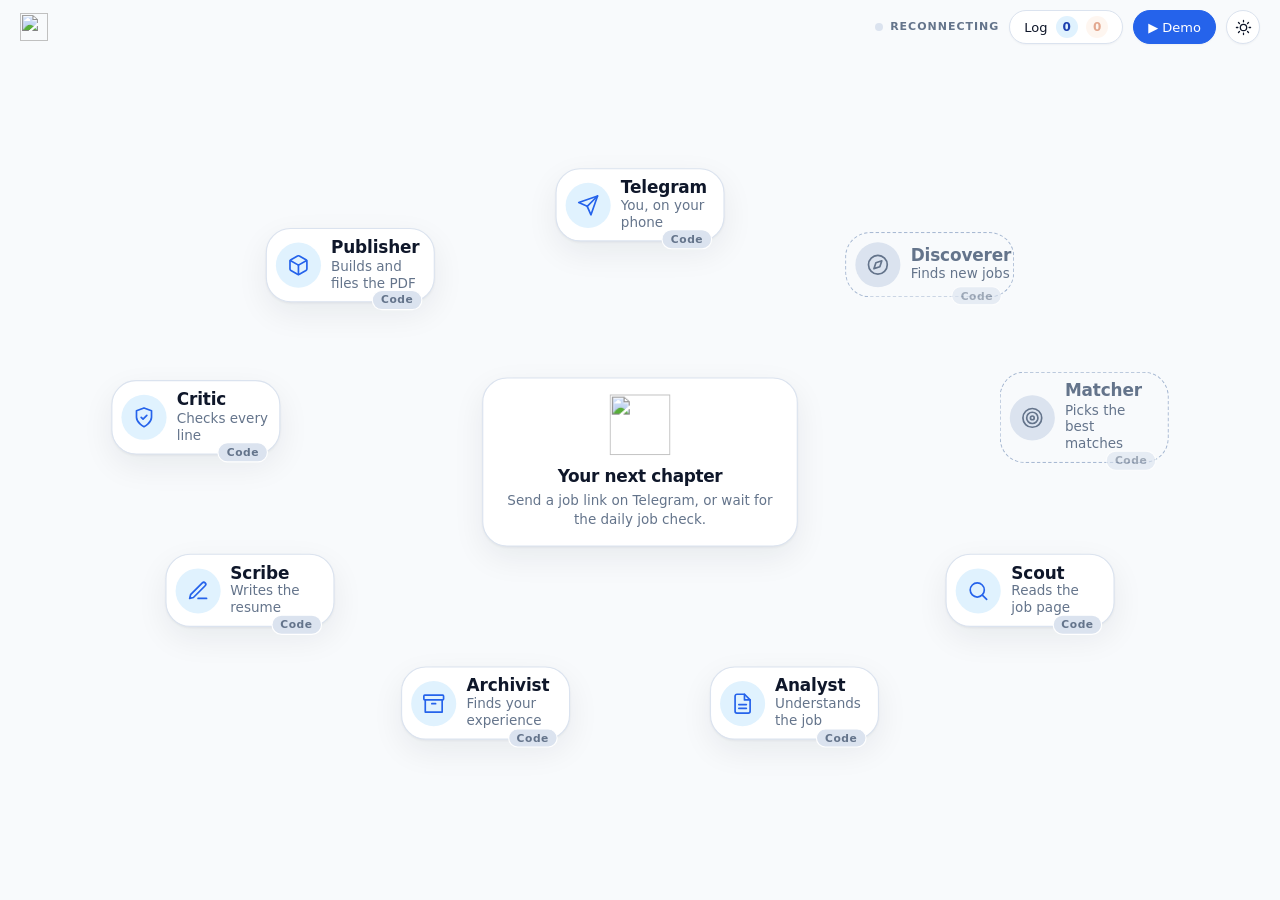
==== bot/dashboard/static/index.html @ ea42d608 "AI helpers for Scout, Discoverer and Matcher; seamless dashboard; dormant overnight agents; AI/Code " ====
<!doctype html>
<html lang="en" data-theme="light">
<head>
<meta charset="utf-8">
<meta name="viewport" content="width=device-width, initial-scale=1">
<title>Internify Live</title>
<link rel="icon" href="/assets/brand/logo-mark.svg" type="image/svg+xml">
<style>
@font-face { font-family: "Inter"; font-weight: 400; font-display: swap; src: url(/assets/fonts/inter-latin-400-normal.woff2) format("woff2"); }
@font-face { font-family: "Inter"; font-weight: 500; font-display: swap; src: url(/assets/fonts/inter-latin-500-normal.woff2) format("woff2"); }
@font-face { font-family: "Inter"; font-weight: 600; font-display: swap; src: url(/assets/fonts/inter-latin-600-normal.woff2) format("woff2"); }
@font-face { font-family: "Inter"; font-weight: 700; font-display: swap; src: url(/assets/fonts/inter-latin-700-normal.woff2) format("woff2"); }

/* Internify brand tokens. Blue leads, coral signals action. Light first. */
:root {
  color-scheme: light;
  --canvas: #F8FAFC; --card: #FFFFFF; --ink: #0F172A; --muted: #64748B; --line: #DBE3EF;
  --blue: #2563EB; --indigo: #1E40AF; --sky: #E0F2FE; --coral: #F97316;
  --glow: rgba(37, 99, 235, .16); --glow-coral: rgba(249, 115, 22, .18);
  --edge: #A9BAD3;
  --shadow: 0 1px 2px rgba(15, 23, 42, .05), 0 10px 28px rgba(15, 23, 42, .07);
}
:root[data-theme="dark"] {
  color-scheme: dark;
  --canvas: #0F172A; --card: #16213A; --ink: #F8FAFC; --muted: #94A3B8; --line: #27344F;
  --sky: #12284B; --glow: rgba(96, 165, 250, .22); --edge: #3B4C6B;
  --shadow: 0 1px 2px rgba(0, 0, 0, .3), 0 10px 28px rgba(0, 0, 0, .35);
}
* { box-sizing: border-box; }
html, body { height: 100%; overflow: hidden; }
body {
  margin: 0; background: var(--canvas); color: var(--ink);
  font: 400 15px/1.45 Inter, ui-sans-serif, system-ui, -apple-system, "Segoe UI", Roboto, Helvetica, Arial, sans-serif;
  -webkit-font-smoothing: antialiased; display: flex; flex-direction: column;
}
.label { font-size: 11px; font-weight: 600; letter-spacing: .09em; text-transform: uppercase; }

/* ---------- top bar ---------- */
.bar { flex: none; display: flex; align-items: center; gap: 10px; padding: 10px 20px; }
.brand { display: flex; align-items: center; gap: 10px; text-decoration: none; color: var(--ink); }
.brand img { width: 28px; height: 28px; display: block; }
.wordmark { width: 100px; height: 26px; background: var(--ink); -webkit-mask: url(/assets/brand/wordmark.svg) no-repeat left center / contain; mask: url(/assets/brand/wordmark.svg) no-repeat left center / contain; }
.spacer { flex: 1; }
.live { display: inline-flex; align-items: center; gap: 7px; color: var(--muted); }
.live i { width: 8px; height: 8px; border-radius: 50%; background: var(--line); display: inline-block; }
.live.on { color: var(--indigo); } :root[data-theme="dark"] .live.on { color: #93C5FD; }
.live.on i { background: var(--blue); animation: ping 1.8s infinite; }
@keyframes ping { 0% { box-shadow: 0 0 0 0 rgba(37, 99, 235, .45); } 80%, 100% { box-shadow: 0 0 0 8px rgba(37, 99, 235, 0); } }
.pill {
  display: inline-flex; align-items: center; gap: 8px; height: 34px; padding: 0 14px; border-radius: 999px; cursor: pointer;
  border: 1px solid var(--line); background: var(--card); color: var(--ink); font: 500 13px/1 Inter, system-ui, sans-serif;
  box-shadow: 0 1px 2px rgba(15, 23, 42, .04); transition: border-color .15s, box-shadow .15s, transform .15s;
}
.pill:hover { border-color: var(--blue); box-shadow: 0 0 0 3px var(--glow); }
.pill:active { transform: translateY(1px); }
.pill.primary { background: var(--blue); border-color: var(--blue); color: #fff; }
.count { min-width: 22px; height: 22px; padding: 0 7px; border-radius: 999px; display: inline-grid; place-items: center; font-size: 12px; font-weight: 600; }
.count.ok { background: var(--sky); color: var(--indigo); } :root[data-theme="dark"] .count.ok { color: #93C5FD; }
.count.bad { background: rgba(249, 115, 22, .14); color: #C2410C; } :root[data-theme="dark"] .count.bad { color: #FDBA74; }
.count.bad.zero { opacity: .45; }
.iconbtn { width: 34px; padding: 0; justify-content: center; }
.iconbtn svg { width: 17px; height: 17px; stroke: currentColor; fill: none; stroke-width: 1.8; stroke-linecap: round; stroke-linejoin: round; }
.menu { position: relative; }
.menu-list { position: absolute; right: 0; top: 42px; z-index: 30; min-width: 220px; padding: 6px; border-radius: 16px; background: var(--card); border: 1px solid var(--line); box-shadow: var(--shadow); display: none; }
.menu-list.open { display: block; }
.menu-list button { display: block; width: 100%; text-align: left; border: 0; background: transparent; color: var(--ink); font: 500 14px/1.2 Inter, sans-serif; padding: 11px 12px; border-radius: 10px; cursor: pointer; }
.menu-list button:hover { background: var(--sky); }
.menu-list small { display: block; color: var(--muted); font-weight: 400; font-size: 12px; margin-top: 3px; }

/* ---------- the room ---------- */
.room { position: relative; flex: 1; min-height: 0; margin: 0 20px 12px; overflow: hidden; }
.stage { position: absolute; left: 0; top: 0; transform-origin: 0 0; }
.pbar { width: 100%; height: 5px; border-radius: 3px; background: var(--line); margin-top: 9px; overflow: hidden; }
.pbar i { display: block; height: 100%; width: 0; background: var(--blue); border-radius: 3px; transition: width .6s ease; }
.room svg.layer { z-index: 5; position: absolute; inset: 0; width: 100%; height: 100%; overflow: visible; pointer-events: none; }
.table { position: absolute; border-radius: 22px; background: var(--card); border: 1px solid var(--line); box-shadow: var(--shadow);
  display: grid; place-items: center; text-align: center; padding: 12px 14px; transform: translate(-50%, -50%); }
.table .inner { display: grid; gap: 4px; justify-items: center; max-width: 100%; }
.table .mark { width: 54px; height: 54px; }
.table h2 { margin: 6px 0 0; font-size: 17px; font-weight: 700; letter-spacing: -.02em; line-height: 1.2; }
.table .sub { margin: 0; color: var(--muted); font-size: 13px; }
.table .lbl { color: var(--blue); }
.table .role { font-size: 18px; font-weight: 700; letter-spacing: -.02em; line-height: 1.2; }
.table .company { font-size: 14px; font-weight: 500; color: var(--muted); }
.table .step { margin-top: 6px; font-size: 12px; color: var(--muted); }
.chips { display: flex; flex-wrap: wrap; gap: 5px; justify-content: center; margin-top: 6px; max-width: 230px; }
.chip { font-size: 11.5px; font-weight: 600; padding: 3px 9px; border-radius: 999px; background: var(--sky); color: var(--indigo); }
:root[data-theme="dark"] .chip { color: #BFDBFE; }
.chip.coral { background: rgba(249, 115, 22, .14); color: #C2410C; } :root[data-theme="dark"] .chip.coral { color: #FDBA74; }
.table.problem .lbl { color: var(--coral); }
.table.small .role { font-size: 15px; } .table.small .company { font-size: 12.5px; } .table.small h2 { font-size: 15px; } .table.small .sub, .table.small .step { font-size: 12px; }

.actor {
  position: absolute; display: flex; align-items: center; gap: 9px; padding: 8px 10px 8px 8px; border-radius: 22px; background: var(--card);
  border: 1px solid var(--line); box-shadow: var(--shadow); transform: translate(-50%, -50%); transition: border-color .25s, box-shadow .25s, transform .25s;
}
.actor .av { position: relative; flex: none; width: 40px; height: 40px; border-radius: 50%; display: grid; place-items: center; background: var(--sky); color: var(--blue); transition: background .25s, color .25s; }
:root[data-theme="dark"] .actor .av { color: #93C5FD; }
.actor .av svg { width: 20px; height: 20px; stroke: currentColor; fill: none; stroke-width: 1.8; stroke-linecap: round; stroke-linejoin: round; }
.actor .nm { font-size: 15px; font-weight: 650; letter-spacing: -.01em; line-height: 1.15; }
.actor .rl { font-size: 12px; color: var(--muted); line-height: 1.25; }
.actor .bdg { position: absolute; right: -4px; top: -4px; width: 19px; height: 19px; border-radius: 50%; display: none; place-items: center; font-size: 11px; font-weight: 700; color: #fff; border: 2px solid var(--card); }
.actor.working { border-color: var(--blue); box-shadow: 0 0 0 5px var(--glow), var(--shadow); transform: translate(-50%, -50%) scale(1.04); }
.actor.working .av { background: var(--blue); color: #fff; animation: breathe 1.6s ease-in-out infinite; }
.actor.done .bdg { display: grid; background: var(--blue); }
.actor.asking { border-color: var(--coral); box-shadow: 0 0 0 5px var(--glow-coral), var(--shadow); transform: translate(-50%, -50%) scale(1.04); }
.actor.asking .av { background: var(--coral); color: #fff; animation: breathe 1.2s ease-in-out infinite; }
.actor.asking .bdg { display: grid; background: var(--coral); }
.actor.fail { border-color: rgba(249, 115, 22, .65); }
.actor.fail .bdg { display: grid; background: var(--coral); }
.actor.recv { animation: recv .75s ease-out; }
.actor.dormant { background: transparent; border: 1.5px dashed var(--edge); box-shadow: none; transform: translate(-50%, -50%); }
.actor.dormant .av { background: var(--line); color: var(--muted); animation: none; }
.actor.dormant .nm, .actor.dormant .rl { color: var(--muted); }
.actor.dormant .bdg { display: none; }
.room.compact .actor.dormant { border: 0; } .room.compact .actor.dormant .av { background: transparent; border: 1.5px dashed var(--edge); box-shadow: none; }
.actor .ai { position: absolute; right: 10px; bottom: -8px; padding: 1px 7px; border-radius: 999px; font-size: 9.5px; font-weight: 700; letter-spacing: .05em; background: var(--sky); color: var(--indigo); border: 1px solid var(--card); }
:root[data-theme="dark"] .actor .ai { color: #BFDBFE; }
.actor .ai.code { background: var(--line); color: var(--muted); } .actor.dormant .ai { opacity: .6; }
.room.compact .actor .ai { right: auto; left: 50%; transform: translateX(-50%); bottom: 12px; display: none; }
@keyframes breathe { 50% { transform: scale(1.07); } }
@keyframes recv { 0% { box-shadow: 0 0 0 0 var(--glow); } 40% { box-shadow: 0 0 0 10px var(--glow); } 100% { box-shadow: var(--shadow); } }
.room.compact .actor { flex-direction: column; gap: 5px; padding: 0; border: 0; background: transparent; box-shadow: none; border-radius: 0; text-align: center; }
.room.compact .actor .rl { display: none; }
.room.compact .actor .av { width: 48px; height: 48px; border: 1px solid var(--line); box-shadow: var(--shadow); }
.room.compact .actor .nm { font-size: 11.5px; font-weight: 600; }
.room.compact .actor.recv { animation: none; } .room.compact .actor.recv .av { animation: recv .75s ease-out; }
.room.compact .actor.working, .room.compact .actor.asking { box-shadow: none; transform: translate(-50%, -50%) scale(1.06); }
.room.compact .actor.working .av { box-shadow: 0 0 0 5px var(--glow); border-color: var(--blue); }
.room.compact .actor.asking .av { box-shadow: 0 0 0 5px var(--glow-coral); border-color: var(--coral); }
.room.compact .actor.fail .av { border-color: var(--coral); }
.room.compact .table { padding: 6%; } .room.compact .table .role { font-size: 15px; } .room.compact .table .company { font-size: 12.5px; }
.room.compact .table h2 { font-size: 14px; } .room.compact .table .sub, .room.compact .table .step { font-size: 11.5px; } .room.compact .table .mark { width: 42px; height: 42px; }

.callout { position: absolute; z-index: 6; width: 244px; padding: 11px 14px 12px; border-radius: 16px; background: var(--card); border: 1px solid var(--line);
  box-shadow: var(--shadow); opacity: 0; transform: translateY(4px); transition: opacity .25s, transform .25s; pointer-events: none; }
.callout.show { opacity: 1; transform: none; }
.callout .who { color: var(--blue); margin-bottom: 3px; }
.callout .say { font-size: 14px; font-weight: 500; line-height: 1.4; }
.callout.coral { border-color: var(--coral); box-shadow: 0 0 0 4px var(--glow-coral), var(--shadow); } .callout.coral .who { color: var(--coral); }
.callout::after { content: ""; position: absolute; left: var(--tail, 50%); width: 12px; height: 12px; background: var(--card); border: 1px solid var(--line); transform: translateX(-50%) rotate(45deg); }
.callout.below::after { top: -7px; border-right: 0; border-bottom: 0; }
.callout.above::after { bottom: -7px; border-left: 0; border-top: 0; }
.callout.left::after { left: auto; right: -7px; top: var(--ttop, 50%); transform: translateY(-50%) rotate(45deg); border-left: 0; border-bottom: 0; }
.callout.coral::after { border-color: var(--coral); }
.room.compact .callout { z-index: 9; padding: 9px 12px; } .room.compact .callout .say { font-size: 13px; }
.callout.dock::after { display: none; }

/* arrows and documents */
.edge { fill: none; stroke: var(--edge); stroke-width: 1.6; stroke-dasharray: 5 6; transition: stroke .4s; }
.edge.hot { stroke: var(--blue); stroke-dasharray: none; stroke-width: 2.4; }
.edge.ask { stroke: var(--coral); }
.edge.ask.hot { stroke: var(--coral); }
.edgecount { font: 600 11px Inter, sans-serif; fill: var(--muted); text-anchor: middle; }
.ring-guide { fill: none; stroke: var(--line); stroke-width: 1; stroke-dasharray: 2 7; opacity: .9; }
.progress { fill: none; stroke: var(--blue); stroke-width: 3; stroke-linecap: round; transition: stroke-dashoffset .6s ease; }
.progress-bg { fill: none; stroke: var(--line); stroke-width: 3; opacity: .6; }
.pk-label { font: 600 11.5px Inter, sans-serif; }

/* ---------- the log ---------- */
.scrim { position: fixed; inset: 0; background: rgba(15, 23, 42, .28); opacity: 0; pointer-events: none; transition: opacity .25s; z-index: 40; }
.scrim.open { opacity: 1; pointer-events: auto; }
.drawer { position: fixed; top: 12px; right: 12px; bottom: 12px; width: min(440px, calc(100vw - 24px)); z-index: 50; display: flex; flex-direction: column;
  background: var(--card); border: 1px solid var(--line); border-radius: 24px; box-shadow: 0 20px 60px rgba(15, 23, 42, .25);
  transform: translateX(calc(100% + 24px)); transition: transform .3s cubic-bezier(.2, .8, .2, 1); }
.drawer.open { transform: none; }
.drawer:not(.open) { box-shadow: none; visibility: hidden; transition: transform .3s cubic-bezier(.2, .8, .2, 1), visibility 0s .3s; }
.dh { display: flex; align-items: center; justify-content: space-between; padding: 20px 22px 8px; }
.dh h3 { margin: 0; font-size: 22px; font-weight: 700; letter-spacing: -.03em; }
.dh .label { color: var(--muted); }
.tabs { display: flex; gap: 6px; padding: 8px 22px 12px; }
.tab { border: 1px solid var(--line); background: transparent; color: var(--muted); border-radius: 999px; padding: 7px 13px; font: 500 13px/1 Inter, sans-serif; cursor: pointer; display: inline-flex; gap: 7px; align-items: center; }
.tab.on { background: var(--ink); border-color: var(--ink); color: var(--card); }
.tab .count { height: 18px; min-width: 18px; font-size: 11px; }
.tab.on .count { background: rgba(255, 255, 255, .2); color: inherit; }
.rows { flex: 1; overflow: auto; padding: 2px 14px 12px; }
.row { display: grid; grid-template-columns: 22px 1fr; gap: 10px; padding: 10px 10px; border-radius: 14px; }
.row:hover { background: color-mix(in srgb, var(--sky) 55%, transparent); }
.row .st { width: 22px; height: 22px; border-radius: 50%; display: grid; place-items: center; font-size: 12px; font-weight: 700; color: #fff; margin-top: 1px; background: var(--edge); }
.row.ok .st { background: var(--blue); } .row.bad .st { background: var(--coral); }
.row .meta { display: flex; gap: 8px; align-items: baseline; color: var(--muted); font-size: 12px; }
.row .meta b { color: var(--ink); font-weight: 600; font-size: 13px; }
.row.bad .meta b { color: #C2410C; } :root[data-theme="dark"] .row.bad .meta b { color: #FDBA74; }
.row .txt { font-size: 14px; line-height: 1.4; margin-top: 1px; }
.row .why { margin-top: 6px; padding: 8px 10px; border-radius: 10px; background: rgba(249, 115, 22, .1); font-size: 13px; color: var(--ink); }
.empty { color: var(--muted); padding: 30px 18px; text-align: center; }
.df { display: flex; justify-content: space-between; align-items: center; padding: 12px 22px 18px; border-top: 1px solid var(--line); color: var(--muted); font-size: 13px; }
.df a { color: var(--blue); font-weight: 600; text-decoration: none; }
@media (prefers-reduced-motion: reduce) { * { animation: none !important; transition: none !important; } }
@media (max-width: 760px) {
  .bar { padding: 8px 12px; } .room { margin: 0 10px 10px; }
  .wordmark { width: 84px; } .live .t { display: none; } .pill { padding: 0 11px; }
}
</style>
</head>
<body>

<header class="bar">
  <a class="brand" href="/" title="Internify"><img src="/assets/brand/logo-mark.svg" alt=""><span class="wordmark" role="img" aria-label="Internify"></span></a>
  <span class="spacer"></span>
  <span class="live label" id="live"><i></i><span class="t" id="livetxt">Connecting</span></span>
  <button class="pill" id="logBtn" aria-haspopup="dialog">Log <span class="count ok" id="okN">0</span><span class="count bad zero" id="badN">0</span></button>
  <div class="menu">
    <button class="pill primary" id="demoBtn" aria-haspopup="menu">▶ Demo</button>
    <div class="menu-list" id="demoMenu" role="menu">
      <button data-s="normal" role="menuitem">A normal run<small>Read, match, write, check, send</small></button>
      <button data-s="blocked" role="menuitem">A blocked page<small>The Scout finds another way in</small></button>
      <button data-s="paste" role="menuitem">Nothing works<small>The Scout asks you to paste the text</small></button>
      <button data-s="scan" role="menuitem">The daily job check<small>New jobs found and matched overnight</small></button>
    </div>
  </div>
  <button class="pill iconbtn" id="themeBtn" aria-label="Switch light or dark">
    <svg viewBox="0 0 24 24" id="themeIcon"><circle cx="12" cy="12" r="4.5"/><path d="M12 2v2M12 20v2M4.9 4.9l1.4 1.4M17.7 17.7l1.4 1.4M2 12h2M20 12h2M4.9 19.1l1.4-1.4M17.7 6.3l1.4-1.4"/></svg>
  </button>
</header>

<main class="room" id="room" aria-label="Agents at work">
  <div class="stage" id="stage">
    <svg class="layer" id="layer"></svg>
    <div class="table" id="table"></div>
    <div id="actors"></div>
    <div class="callout" id="callout" role="status" aria-live="polite"><div class="who label"></div><div class="say"></div></div>
  </div>
</main>

<div class="scrim" id="scrim"></div>
<aside class="drawer" id="drawer" role="dialog" aria-label="Log" aria-hidden="true">
  <div class="dh"><div><div class="label">This job</div><h3>Log</h3></div><button class="pill iconbtn" id="closeLog" aria-label="Close log"><svg viewBox="0 0 24 24"><path d="M6 6l12 12M18 6L6 18"/></svg></button></div>
  <div class="tabs" id="tabs">
    <button class="tab on" data-f="all">All <span class="count ok" id="tAll">0</span></button>
    <button class="tab" data-f="ok">Successes <span class="count ok" id="tOk">0</span></button>
    <button class="tab" data-f="bad">Failures <span class="count bad" id="tBad">0</span></button>
  </div>
  <div class="rows" id="rows"></div>
  <div class="df"><span id="runinfo">Nothing yet</span><a id="dl" href="#" target="_blank" rel="noopener">Download details</a></div>
</aside>

<script>
(() => {
"use strict";
const $ = (s) => document.querySelector(s);
const NS = "http://www.w3.org/2000/svg";
const svg = (tag, attrs = {}) => { const e = document.createElementNS(NS, tag); for (const k in attrs) e.setAttribute(k, attrs[k]); return e; };
const html = (tag, cls, text) => { const e = document.createElement(tag); if (cls) e.className = cls; if (text != null) e.textContent = text; return e; };
const params = new URLSearchParams(location.search);
const REPLAY = params.get("replay"), SPEED = parseFloat(params.get("speed") || "1");
const REDUCED = matchMedia("(prefers-reduced-motion: reduce)").matches;

/* ------------------------------------------------------------ the nine seats around the table */
const ICONS = {
  you: '<line x1="22" y1="2" x2="11" y2="13"/><polygon points="22 2 15 22 11 13 2 9 22 2"/>',
  scout: '<circle cx="11" cy="11" r="7.5"/><line x1="21" y1="21" x2="16.4" y2="16.4"/>',
  analyst: '<path d="M14 2H6a2 2 0 0 0-2 2v16a2 2 0 0 0 2 2h12a2 2 0 0 0 2-2V8z"/><polyline points="14 2 14 8 20 8"/><line x1="16" y1="13" x2="8" y2="13"/><line x1="16" y1="17" x2="8" y2="17"/>',
  archivist: '<polyline points="21 8 21 21 3 21 3 8"/><rect x="1.5" y="3" width="21" height="5" rx="1"/><line x1="10" y1="12" x2="14" y2="12"/>',
  scribe: '<path d="M12 20h9"/><path d="M16.5 3.5a2.1 2.1 0 0 1 3 3L7 19l-4 1 1-4z"/>',
  critic: '<path d="M12 22s8-4 8-10V5l-8-3-8 3v7c0 6 8 10 8 10z"/><polyline points="9 12 11 14 15 10"/>',
  discoverer: '<circle cx="12" cy="12" r="10"/><polygon points="16.2 7.8 14.1 14.1 7.8 16.2 9.9 9.9 16.2 7.8"/>',
  matcher: '<circle cx="12" cy="12" r="10"/><circle cx="12" cy="12" r="6"/><circle cx="12" cy="12" r="2"/>',
  publisher: '<path d="M21 16V8a2 2 0 0 0-1-1.7l-7-4a2 2 0 0 0-2 0l-7 4A2 2 0 0 0 3 8v8a2 2 0 0 0 1 1.7l7 4a2 2 0 0 0 2 0l7-4A2 2 0 0 0 21 16z"/><polyline points="3.3 7 12 12 20.7 7"/><line x1="12" y1="22" x2="12" y2="12"/>',
};
const ACTORS = [
  { id: "you", name: "Telegram", role: "You, on your phone" },
  { id: "scout", name: "Scout", role: "Reads the job page" },
  { id: "analyst", name: "Analyst", role: "Understands the job" },
  { id: "archivist", name: "Archivist", role: "Finds your experience" },
  { id: "scribe", name: "Scribe", role: "Writes the resume" },
  { id: "critic", name: "Critic", role: "Checks every line" },
  { id: "publisher", name: "Publisher", role: "Builds and files the PDF" },
  { id: "discoverer", name: "Discoverer", role: "Finds new jobs" },
  { id: "matcher", name: "Matcher", role: "Picks the best matches" },
];
const RING = ["you", "discoverer", "matcher", "scout", "analyst", "archivist", "scribe", "critic", "publisher"];   // clockwise from the top
const PIPE = ["scout", "analyst", "archivist", "scribe", "critic", "publisher"], N = RING.length, IDX = Object.fromEntries(RING.map((id, i) => [id, i]));
const NAME = Object.fromEntries(ACTORS.map(a => [a.id, a.name]));
const room = $("#room"), stage = $("#stage"), layer = $("#layer"), tableEl = $("#table"), actorsEl = $("#actors"), callout = $("#callout");

/* ------------------------------------------------------------ what the page knows about the current run */
let S, animate = true;
function fresh(runId = null, ts = 0) {
  return { run: runId, t0: ts, url: "", actors: Object.fromEntries(ACTORS.map(a => [a.id, { state: "idle" }])), edges: {}, hot: null,
    scan: null, jobs: { i: 0, n: 0, done: 0, failed: 0 }, found: 0, kept: 0, top: null,
    log: [], ok: 0, bad: 0, job: {}, stack: 0, reqs: 0, facts: 0, covered: 0, missing: 0, scores: [], blocked: 0, lastUnsupported: 0, say: null, final: null, failed: null };
}
S = fresh();

/* ------------------------------------------------------------ layout */
const L = { W: 0, H: 0, cx: 0, cy: 0, cw: 0, ch: 0, compact: false, pos: {}, side: {} };
const SIDE = { you: "below", discoverer: "above", matcher: "above", scout: "below", analyst: "below", archivist: "below", scribe: "below", critic: "below", publisher: "above" };
function layout() {
  // The scene is drawn at one fixed size and scaled to fit the window, so nothing ever scrolls.
  const RW = room.clientWidth, RH = room.clientHeight, compact = RW < 760;
  const W = compact ? 400 : 1100, H = compact ? 840 : 660, k = Math.max(0.2, Math.min(RW / W, RH / H, 1.6));
  stage.style.width = W + "px"; stage.style.height = H + "px";
  stage.style.transform = `translate(${((RW - W * k) / 2).toFixed(1)}px, ${((RH - H * k) / 2).toFixed(1)}px) scale(${k.toFixed(4)})`;
  room.classList.toggle("compact", compact);
  const cw = compact ? 72 : 150, ch = compact ? 76 : 58;
  const cx = W / 2, cy = compact ? 415 : 322, rx = compact ? 150 : 400, ry = compact ? 300 : 228;
  Object.assign(L, { W, H, cx, cy, cw, ch, compact, pos: {}, side: SIDE });
  const at = deg => ({ x: cx + rx * Math.cos(deg * Math.PI / 180), y: cy + ry * Math.sin(deg * Math.PI / 180) });
  RING.forEach((id, i) => { const q = at(-90 + i * 360 / N); L.pos[id] = { x: q.x, y: q.y, w: cw, h: ch, rect: { x: q.x - cw / 2, y: q.y - ch / 2, w: cw, h: ch } }; });
  L.table = compact ? { x: cx, y: cy, w: 196, h: 150 } : { x: cx, y: cy, w: 280, h: 150 };
  layer.setAttribute("viewBox", `0 0 ${W} ${H}`);
  place();
}

/* ------------------------------------------------------------ build the seats once */
function buildActors() {
  ACTORS.forEach(a => {
    const d = html("div", "actor idle"); d.id = "a-" + a.id; d.setAttribute("aria-label", `${a.name}: ${a.role}`);
    d.innerHTML = `<div class="av"><svg viewBox="0 0 24 24">${ICONS[a.id]}</svg><span class="bdg"></span></div><div><div class="nm"></div><div class="rl"></div></div><span class="ai code">Code</span>`;
    d.querySelector(".nm").textContent = a.name; d.querySelector(".rl").textContent = a.role;
    actorsEl.appendChild(d);
  });
  syncDormant();
}
/* the two overnight agents are asleep (grey, dotted outline) unless a daily check is running; everyone else is always ready */
const OVERNIGHT = ["discoverer", "matcher"];
function syncDormant() { const on = !!(S.scan && !S.final && !S.failed); OVERNIGHT.forEach(id => { const d = $("#a-" + id); if (d) d.classList.toggle("dormant", !on); }); }
/* which AI model each agent uses (from the server), shown as a tag on the card and in what the agent says */
let MODELS = {};
function showModels() {
  ACTORS.forEach(a => { const t = $("#a-" + a.id + " .ai"); if (!t) return; const m = MODELS[a.id];
    t.textContent = m ? "AI" : "Code"; t.classList.toggle("code", !m); t.title = m ? "Uses " + m : "Plain code, no AI model"; });
}
fetch("/api/models").then(r => r.ok ? r.json() : {}).then(m => { MODELS = m || {}; showModels(); placeCallout(); }).catch(() => {});
function place() {
  ACTORS.forEach(a => { const d = $("#a-" + a.id), p = L.pos[a.id]; if (!p) return; d.style.left = p.x + "px"; d.style.top = p.y + "px"; d.style.width = L.compact ? "" : L.cw + "px"; });
  Object.assign(tableEl.style, { left: L.table.x + "px", top: L.table.y + "px", width: L.table.w + "px", height: L.table.h + "px" });
  drawBase(); drawEdges(); placeCallout();
}

/* ------------------------------------------------------------ geometry for arrows */
const lerp = (p, q, t) => ({ x: p.x + (q.x - p.x) * t, y: p.y + (q.y - p.y) * t });
const quad = (p0, c, p2, t) => { const u = 1 - t; return { x: u * u * p0.x + 2 * u * t * c.x + t * t * p2.x, y: u * u * p0.y + 2 * u * t * c.y + t * t * p2.y }; };
const inside = (p, r, pad) => p.x > r.x - pad && p.x < r.x + r.w + pad && p.y > r.y - pad && p.y < r.y + r.h + pad;
function edgeGeom(a, b) {
  const A = L.pos[a], B = L.pos[b], p0 = { x: A.x, y: A.y }, p2 = { x: B.x, y: B.y };
  const dx = p2.x - p0.x, dy = p2.y - p0.y, len = Math.hypot(dx, dy) || 1, nx = -dy / len, ny = dx / len;
  const mid = { x: (p0.x + p2.x) / 2, y: (p0.y + p2.y) / 2 };
  const fwd = (IDX[b] - IDX[a] + N) % N === 1, back = (IDX[a] - IDX[b] + N) % N === 1;
  let sign, bulge;
  if (fwd || back) {   // neighbours: hand-offs bow outward, answers coming back bow inward
    const out = Math.sign(nx * (mid.x - L.cx) + ny * (mid.y - L.cy)) || 1;
    sign = fwd ? out : -out; bulge = 0.2 * len;
  } else {             // across the ring: bow away from the card in the middle; the answer nests inside the question
    const cdx = a < b ? dx : -dx, cdy = a < b ? dy : -dy, cl = Math.hypot(cdx, cdy) || 1, cnx = -cdy / cl, cny = cdx / cl;
    const away = s => Math.hypot(mid.x + cnx * s * 40 - L.cx, mid.y + cny * s * 40 - L.cy);
    sign = (away(1) >= away(-1) ? 1 : -1) * (a < b ? 1 : -1); bulge = (a < b ? 0.3 : 0.18) * len;
  }
  const c = { x: mid.x + nx * bulge * sign, y: mid.y + ny * bulge * sign };
  let t0 = 0, t1 = 1;
  for (let i = 0; i <= 120; i++) { if (!inside(quad(p0, c, p2, i / 120), A.rect, 5)) { t0 = i / 120; break; } }
  for (let i = 120; i >= 0; i--) { if (!inside(quad(p0, c, p2, i / 120), B.rect, 7)) { t1 = i / 120; break; } }
  const q0 = lerp(p0, c, t1), e = quad(p0, c, p2, t1), sc = t1 > 0 ? t0 / t1 : 0;
  return { p0: quad(p0, c, p2, t0), c: lerp(q0, e, sc), p2: e };
}
const pathD = g => `M${g.p0.x.toFixed(1)},${g.p0.y.toFixed(1)} Q${g.c.x.toFixed(1)},${g.c.y.toFixed(1)} ${g.p2.x.toFixed(1)},${g.p2.y.toFixed(1)}`;

/* ------------------------------------------------------------ drawing: table, progress ring, arrows */
function drawBase() {
  layer.innerHTML = "";
  const defs = svg("defs");
  [["m", "#A9BAD3"], ["b", "#2563EB"], ["c", "#F97316"]].forEach(([id, col]) => {
    const m = svg("marker", { id: "ar-" + id, viewBox: "0 0 10 10", refX: 8.5, refY: 5, markerWidth: 8, markerHeight: 8, orient: "auto" });
    m.appendChild(svg("path", { d: "M0,1 L9,5 L0,9 z", fill: col })); defs.appendChild(m);
  });
  layer.appendChild(defs);
  layer.appendChild(svg("g", { id: "edges" }));
  layer.appendChild(svg("g", { id: "packets" }));
}
function setProgress() {
  const bar = tableEl.querySelector(".pbar i"); if (!bar) return;
  const frac = S.final ? 1 : S.scan ? (S.jobs.n ? (S.jobs.done + S.jobs.failed) / S.jobs.n : 0) : PIPE.filter(id => S.actors[id].state === "done").length / PIPE.length;
  bar.style.width = Math.round(frac * 100) + "%";
}
function drawEdges() {
  const g = $("#edges"); if (!g) return; g.innerHTML = "";
  for (const key in S.edges) {
    const [a, b] = key.split(">"), e = S.edges[key], geo = edgeGeom(a, b), hot = S.hot === key;
    const tone = e.tone === "ask" ? "c" : hot ? "b" : "m";
    g.appendChild(svg("path", { d: pathD(geo), class: `edge${hot ? " hot" : ""}${e.tone === "ask" ? " ask" : ""}`, "marker-end": `url(#ar-${tone})` }));
    if (e.n > 1) { const m = quad(geo.p0, geo.c, geo.p2, .5), t = svg("text", { x: m.x, y: m.y - 8, class: "edgecount" }); t.textContent = "×" + e.n; g.appendChild(t); }
  }
}

/* ------------------------------------------------------------ documents travelling along the arrows */
function sendPacket(from, to, label, tone = "data") {
  const key = from + ">" + to;
  S.edges[key] = { n: (S.edges[key] ? S.edges[key].n : 0) + 1, tone: tone === "ask" ? "ask" : "data" };
  S.hot = key; drawEdges();
  const done = () => { flash(to); setTimeout(() => { if (S.hot === key) { S.hot = null; drawEdges(); } }, 900); };
  if (!animate || REDUCED) { done(); return; }
  const geo = edgeGeom(from, to), col = tone === "ask" ? "#F97316" : "#2563EB", gp = $("#packets");
  const g = svg("g"), doc = svg("g"), pill = svg("g");
  doc.appendChild(svg("rect", { x: -11, y: -14, width: 22, height: 28, rx: 6, fill: col }));
  [-6, 0, 6].forEach(y => doc.appendChild(svg("rect", { x: -6, y: y - 1, width: y === 6 ? 7 : 12, height: 2, rx: 1, fill: "#fff", opacity: .9 })));
  const text = svg("text", { class: "pk-label", x: 0, y: 4, "text-anchor": "middle" }); text.textContent = label;
  const w = Math.min(label.length * 6.6 + 22, 210);
  pill.appendChild(svg("rect", { x: -w / 2, y: -11, width: w, height: 22, rx: 11, fill: col }));
  text.setAttribute("fill", "#fff"); pill.appendChild(text);
  g.appendChild(doc); g.appendChild(pill); gp.appendChild(g);
  const dur = 1150, t0 = performance.now();
  (function step(now) {
    const t = Math.min(1, (now - t0) / dur), e = t < .5 ? 2 * t * t : 1 - Math.pow(-2 * t + 2, 2) / 2, p = quad(geo.p0, geo.c, geo.p2, e);
    g.setAttribute("transform", `translate(${p.x.toFixed(1)},${p.y.toFixed(1)})`);
    pill.setAttribute("transform", "translate(0,-30)");
    if (t < 1) requestAnimationFrame(step); else { g.remove(); done(); }
  })(t0);
}
function flash(id) { const d = $("#a-" + id); d.classList.remove("recv"); void d.offsetWidth; d.classList.add("recv"); }

/* ------------------------------------------------------------ seats, speech bubble, centre of the table */
function setState(id, state) {
  S.actors[id].state = state; syncDormant();
  const d = $("#a-" + id); d.classList.remove("idle", "working", "done", "asking", "fail"); d.classList.add(state);
  d.querySelector(".bdg").textContent = state === "fail" ? "✕" : state === "asking" ? "?" : "✓";
  setProgress();
}
function say(id, text, tone) {
  if (!text) return;
  S.say = { id, text, tone: tone || (S.actors[id].state === "asking" ? "coral" : "") };
  placeCallout();
}
function placeCallout() {
  const c = callout; if (!S.say) { c.classList.remove("show"); return; }
  const p = L.pos[S.say.id]; if (!p) return;
  c.querySelector(".who").textContent = S.say.id === "you" ? "Telegram · you" : NAME[S.say.id] + (MODELS[S.say.id] ? " · " + MODELS[S.say.id].split(" + ")[0].replace(/ \(embeddings\)/, "") : "");
  c.querySelector(".say").textContent = S.say.text;
  c.classList.toggle("coral", S.say.tone === "coral");
  const pad = 10;
  c.style.width = L.compact ? (L.W - 2 * pad) + "px" : "";
  const w = c.offsetWidth || 244, h = c.offsetHeight || 70;
  const side = L.compact ? "dock" : (L.side[S.say.id] || "below");   // the top seat has no room above it; phones dock it at the bottom
  let left, top;
  if (side === "dock") { left = pad; top = L.H - h - 14; }
  else if (side === "left") { left = Math.max(pad, p.x - p.w / 2 - 16 - w); top = Math.max(pad, p.y - h / 2); c.style.setProperty("--ttop", (p.y - top) + "px"); }
  else { left = Math.max(pad, Math.min(L.W - w - pad, p.x - w / 2)); top = side === "above" ? p.y - p.h / 2 - h - 13 : p.y + p.h / 2 + 13; c.style.setProperty("--tail", Math.max(20, Math.min(w - 20, p.x - left)) + "px"); }
  c.style.left = left + "px"; c.style.top = top + "px";
  c.classList.toggle("dock", side === "dock"); c.classList.toggle("left", side === "left"); c.classList.toggle("above", side === "above"); c.classList.toggle("below", side === "below"); c.classList.add("show");
}
const pctText = (n) => Math.round(n) + "%";
function renderTable() {
  syncDormant();
  const t = tableEl; t.classList.toggle("problem", !!S.failed); t.classList.toggle("small", true); t.textContent = "";
  const inner = html("div", "inner"); t.appendChild(inner);
  const add = (tag, cls, text) => inner.appendChild(html(tag, cls, text));
  if (!S.run) {
    const img = html("img", "mark"); img.src = "/assets/brand/logo-mark.svg"; img.alt = ""; inner.appendChild(img);
    add("h2", "", "Your next chapter"); add("p", "sub", "Send a job link on Telegram, or wait for the daily job check.");
    return;
  }
  if (S.scan && !S.failed) {
    const chips = html("div", "chips"), j = S.jobs;
    if (S.final) {
      add("div", "lbl label", "Daily check done"); add("div", "role", `${S.final.tailored || 0} resume${S.final.tailored === 1 ? "" : "s"} ready`);
      add("div", "company", S.final.note ? S.final.note.slice(0, 90) : "Sent to your Telegram"); inner.appendChild(chips);
      chips.appendChild(html("span", "chip", `${S.final.found || 0} new jobs`)); if (S.final.shortlisted) chips.appendChild(html("span", "chip", `${S.final.shortlisted} picked`));
      if (S.final.failed) chips.appendChild(html("span", "chip coral", `${S.final.failed} failed`));
    } else if (S.job.role) {
      add("div", "lbl label", `Resume ${j.i} of ${j.n}`); add("div", "role", S.job.role); if (S.job.company) add("div", "company", S.job.company);
      add("div", "step", `${PIPE.filter(id => S.actors[id].state === "done").length} of ${PIPE.length} steps done`);
      const pb = html("div", "pbar"); pb.appendChild(document.createElement("i")); inner.appendChild(pb); setProgress();
    } else {
      add("div", "lbl label", "Daily job check");
      add("div", "role", S.actors.matcher.state === "done" ? S.kept + " of " + S.found + " match you" : S.actors.matcher.state === "working" ? "Comparing the new jobs with you" : S.actors.discoverer.state === "done" ? "Found " + S.found + " new jobs" : "Looking for new jobs");
      if (S.top != null) add("div", "company", `Best match so far ${pctText(S.top * 100)}`);
    }
    return;
  }
  if (S.failed) { add("div", "lbl label", "Something went wrong"); add("div", "role", "Couldn't finish"); add("div", "company", S.failed.slice(0, 90)); return; }
  if (S.final) {
    add("div", "lbl label", "Resume ready"); add("div", "role", S.job.role || "Your resume"); if (S.job.company) add("div", "company", S.job.company);
    const chips = html("div", "chips"); inner.appendChild(chips);
    const last = S.scores[S.scores.length - 1];
    if (last != null) chips.appendChild(html("span", "chip", pctText(last) + " match"));
    if (S.covered + S.missing) chips.appendChild(html("span", "chip", `${S.covered}/${S.covered + S.missing} needs`));
    if (S.blocked) chips.appendChild(html("span", "chip coral", `${S.blocked} claim${S.blocked > 1 ? "s" : ""} blocked`));
    return;
  }
  add("div", "lbl label", "Now tailoring");
  if (S.job.role) { add("div", "role", S.job.role); if (S.job.company) add("div", "company", S.job.company); } else add("div", "role", "A new job posting");
  const n = PIPE.filter(id => S.actors[id].state === "done").length;
  add("div", "step", `${n} of ${PIPE.length} steps done`); const pb = html("div", "pbar"); pb.appendChild(document.createElement("i")); inner.appendChild(pb); setProgress();
}

/* ------------------------------------------------------------ the log */
const fmt = (ts) => "+" + Math.max(0, ts - S.t0).toFixed(1) + "s";
function addLog(ev, status, who, text, why) {
  S.log.push({ ts: ev.ts, status, who, text, why });
  if (status === "ok") S.ok++; else if (status === "bad") S.bad++;
  counts(); if ($("#drawer").classList.contains("open")) renderLog();
}
function counts() {
  $("#okN").textContent = S.ok; $("#badN").textContent = S.bad; $("#badN").classList.toggle("zero", S.bad === 0);
  $("#tAll").textContent = S.log.length; $("#tOk").textContent = S.ok; $("#tBad").textContent = S.bad;
}
let filter = "all";
function renderLog() {
  const rows = $("#rows"); rows.textContent = "";
  const items = S.log.filter(r => filter === "all" || r.status === filter);
  if (!items.length) { rows.appendChild(html("div", "empty", S.log.length ? "Nothing here." : "Nothing yet. Send a job link or press Demo.")); }
  items.forEach(r => {
    const row = html("div", "row " + r.status), st = html("div", "st", r.status === "ok" ? "✓" : r.status === "bad" ? "✕" : "·"), body = html("div");
    const meta = html("div", "meta"); meta.appendChild(html("b", "", r.who)); meta.appendChild(html("span", "", fmt(r.ts)));
    body.appendChild(meta); body.appendChild(html("div", "txt", r.text)); if (r.why) body.appendChild(html("div", "why", r.why));
    row.appendChild(st); row.appendChild(body); rows.appendChild(row);
  });
  rows.scrollTop = rows.scrollHeight;
  $("#runinfo").textContent = S.run ? "Saved for replay" : "Nothing yet";
  const dl = $("#dl"); dl.style.visibility = S.run ? "visible" : "hidden"; dl.href = S.run ? "/api/runs/" + encodeURIComponent(S.run) : "#";
}

/* ------------------------------------------------------------ plain-language hand-off labels (with the numbers) */
function handoffLabel(ev) {
  const a = ev.agent, t = ev.to, d = ev.data || {}, last = S.scores[S.scores.length - 1];
  if (a === "scout") return "Job posting text";
  if (a === "discoverer" || a === "matcher") return ev.message;
  if (a === "analyst") return `${S.stack} tools, ${S.reqs} skills wanted`;
  if (a === "archivist") return `${S.facts} matching experiences`;
  if (a === "scribe") return `Draft ${d.iteration || ""} to check`.trim();
  if (a === "critic" && t === "scribe") return S.lastUnsupported ? "Remove the invented claim" : "Improve the match";
  if (a === "critic" && t === "publisher") return last != null ? `Approved · ${pctText(last)} match` : "Approved";
  return ev.message;
}

/* ------------------------------------------------------------ events -> scene */
function runEvent(ev) {
  const d = ev.data || {};
  if (d.state === "started" && d.mode === "scan") {
    S = fresh(ev.run_id, ev.ts); S.scan = { trigger: d.trigger || "" }; callout.classList.remove("show");
    ACTORS.forEach(a => setState(a.id, "idle")); drawBase(); drawEdges(); renderTable();
    addLog(ev, "ok", "Daily job check", d.trigger === "manual" ? "You asked for a check" : "The daily check started");
    say("discoverer", "Good morning. I'm checking your job pages.", "");
    return;
  }
  if (d.state === "started") {
    S = fresh(ev.run_id, ev.ts); S.url = d.url || ""; callout.classList.remove("show");
    ACTORS.forEach(a => setState(a.id, "idle")); drawBase(); drawEdges(); renderTable();
    setState("you", "done"); say("you", "You sent a job link", "");
    addLog(ev, "ok", "Telegram", "You sent a job link" + (S.url ? ": " + S.url.replace(/^https?:\/\//, "").slice(0, 60) : ""));
    sendPacket("you", "scout", "Job link");
    return;
  }
  if (ev.run_id !== S.run) return;
  if (d.state === "job_started") {
    const keep = Object.fromEntries(Object.entries(S.edges).filter(([k]) => /discoverer|matcher/.test(k)));
    S.edges = keep; S.hot = null; S.job = { company: d.company || "", role: d.role || "" }; S.jobs.i = d.index; S.jobs.n = d.total;
    S.scores = []; S.blocked = 0; S.covered = S.missing = S.facts = S.stack = S.reqs = 0; S.say = null;
    PIPE.forEach(id => setState(id, "idle")); drawEdges(); renderTable();
    addLog(ev, "info", "Matcher", `Writing resume ${d.index} of ${d.total}: ${d.role} at ${d.company}${d.fit != null ? " (" + pctText(d.fit * 100) + " match)" : ""}`);
    return;
  }
  if (d.state === "job_finished") {
    S.jobs.done++; addLog(ev, "ok", "Result", `Resume ready: ${d.role || "role"} at ${d.company || "company"}${d.score != null ? " · " + pctText(d.score) + " match" : ""}`);
    setState("you", "done"); sendPacket("publisher", "you", "Resume PDF"); say("you", `Resume ${S.jobs.i} of ${S.jobs.n} is in your chat.`, ""); renderTable(); setProgress();
    return;
  }
  if (d.state === "job_failed") {
    S.jobs.failed++; addLog(ev, "bad", "Result", "One match couldn't be tailored", d.error || ""); say("you", "I couldn't finish one of the resumes. Details are in your chat.", "coral"); renderTable(); setProgress();
    return;
  }
  if (d.state === "finished" && d.scan) {
    S.final = d; addLog(ev, "ok", "Daily job check", `Done: ${d.found || 0} new jobs, ${d.shortlisted || 0} picked, ${d.tailored || 0} resumes written`, d.note || "");
    setState("you", "done"); say("you", d.note ? d.note : "Your morning summary is in your chat.", ""); renderTable(); setProgress();
    return;
  }
  if (d.state === "finished") {
    S.final = d; S.job.company = d.company || S.job.company; S.job.role = d.role || S.job.role;
    addLog(ev, "ok", "Result", `Resume ready${d.score != null ? " · " + pctText(d.score) + " match" : ""}`);
    setState("you", "done"); sendPacket("publisher", "you", "Resume PDF"); say("you", "Your resume is ready. The PDF is in your chat.", "");
    renderTable(); setProgress();
  } else if (d.state === "failed") {
    S.failed = d.error || "Something went wrong"; addLog(ev, "bad", "Result", "This job failed", S.failed);
    setState("you", "fail"); say("you", S.failed.replace(/^❌\s*/, "").split("\n")[0], "coral"); renderTable();
  }
}

function apply(ev) {
  if (ev.kind === "run") { runEvent(ev); return; }
  if (ev.run_id !== S.run) return;
  const a = ev.agent, k = ev.kind, d = ev.data || {}, text = ev.say || ev.message || "";

  if (k === "handoff") {
    const label = handoffLabel(ev);
    sendPacket(a, ev.to, label);
    addLog(ev, "info", NAME[a], `Passed to ${NAME[ev.to]}: ${label}`);
    return;
  }

  // facts the centre of the table and the arrow labels need
  if (a === "analyst" && k === "progress" && d.company) { S.job.company = d.company; S.job.role = d.role; }
  if (a === "analyst" && k === "done") { S.job.company = d.company || S.job.company; S.job.role = d.role || S.job.role; S.stack = (d.core_tech_stack || []).length; S.reqs = (d.hard_requirements || []).length; }
  if (a === "archivist" && k === "done") { S.facts = (d.facts || []).length; S.covered = (d.covered || []).length; S.missing = (d.missing || []).length; }
  if (a === "discoverer" && k === "done") S.found = d.found || 0;
  if (a === "matcher" && k === "done") { S.kept = d.kept || 0; S.top = d.top; }
  if (a === "critic" && k === "done") { S.scores.push(d.score); S.lastUnsupported = (d.unsupported || []).length; S.blocked += S.lastUnsupported; }

  let status = "info", why = "";
  if (k === "start") setState(a, "working");
  else if (k === "done") { setState(a, "done"); status = "ok"; }
  else if (k === "fail") { setState(a, "fail"); status = "bad"; why = ev.message; }
  else if (k === "ask") {
    setState(a, "asking"); setState("you", "asking");
    const what = a === "scout" ? "Please paste the job description" : "Question: " + (d.skills || []).join(", ") + "?";
    sendPacket(a, "you", what, "ask");
    say("you", a === "scout" ? "The Scout couldn't read the page. Paste the job description in Telegram." : `The Archivist needs you: do you have real experience with ${(d.skills || ["this"]).join(", ")}? Answer in Telegram.`, "coral");
    addLog(ev, "info", NAME[a], text);
    addLog(ev, "info", "Telegram", "Waiting for your answer");
    return;
  }

  // discoverer: one line per source; matcher: one line per pick
  if (a === "discoverer" && k === "progress" && d.status) {
    if (d.status === "trying") status = "info"; else if (d.status === "ok") status = "ok"; else { status = "bad"; why = d.reason ? "Reason: " + d.reason : ""; }
  }
  if (a === "matcher" && k === "done") {
    addLog(ev, "ok", NAME[a], text);
    (d.picks || []).forEach(pk => addLog(ev, "info", NAME[a], `${pk.role} at ${pk.company} · ${pctText(pk.fit * 100)} match. ${pk.why}`));
    setState(a, "done"); say(a, text, ""); renderTable(); return;
  }

  // scout attempts
  if (a === "scout" && k === "progress" && d.status) {
    if (d.status === "failed") status = "bad";   // the sentence already carries the reason
    else if (d.status === "ok") status = d.attempt > 1 ? "ok" : "info";
  }
  if (a === "publisher" && d.repair_attempt) { status = "bad"; why = d.error ? "The compiler said: " + String(d.error).trim().slice(-160) : ""; }
  if (a === "publisher" && (ev.message === "PDF compiled" || /^Uploaded/.test(ev.message))) status = "ok";
  if (a === "critic" && k === "done") {
    status = d.unsupported && d.unsupported.length ? "bad" : "ok";
    if (status === "bad") { const q = /"([^"]{5,})"/.exec(d.unsupported[0] || ""); why = q ? `“${q[1]}” isn't in your real experience, so it was sent back to be fixed.` : ""; }
  }

  // your answers travel back to the agent that asked
  if (a === "archivist" && k === "progress" && (d.answer || d.saved)) {
    const label = d.saved ? "Your details" : d.answer === "yes" ? "Yes, I have it" : d.answer === "no" ? "No" : "No answer";
    sendPacket("you", "archivist", label); setState("you", d.saved || d.answer !== "yes" ? "done" : "asking"); status = "ok";
    if (d.saved || d.answer === "no" || d.answer === "timeout") setState("archivist", "working");
    addLog(ev, "ok", "Telegram", d.saved ? `You described your ${d.skill} experience` : `You answered: ${label}`);
  }
  if (a === "scout" && k === "done" && d.method === "pasted") { sendPacket("you", "scout", "Your pasted text"); setState("you", "done"); }

  if (text) say(a, text, k === "fail" ? "coral" : "");
  addLog(ev, status, NAME[a], text, why);
  renderTable();
}

/* ------------------------------------------------------------ page controls */
const drawer = $("#drawer"), scrim = $("#scrim"), menu = $("#demoMenu");
function openLog(open) { drawer.classList.toggle("open", open); scrim.classList.toggle("open", open); drawer.setAttribute("aria-hidden", String(!open)); if (open) renderLog(); }
$("#logBtn").onclick = () => openLog(true); $("#closeLog").onclick = () => openLog(false); scrim.onclick = () => openLog(false);
document.addEventListener("keydown", e => { if (e.key === "Escape") { openLog(false); menu.classList.remove("open"); } });
$("#tabs").onclick = e => { const b = e.target.closest(".tab"); if (!b) return; filter = b.dataset.f; document.querySelectorAll(".tab").forEach(t => t.classList.toggle("on", t === b)); renderLog(); };
$("#demoBtn").onclick = e => { e.stopPropagation(); menu.classList.toggle("open"); };
document.addEventListener("click", () => menu.classList.remove("open"));
menu.onclick = e => { const b = e.target.closest("button"); if (!b) return; menu.classList.remove("open"); fetch("/api/simulate?scenario=" + b.dataset.s, { method: "POST" }); };
function setTheme(t) { document.documentElement.dataset.theme = t; try { localStorage.setItem("internify-theme", t); } catch (_) {} drawBase(); drawEdges(); }
$("#themeBtn").onclick = () => setTheme(document.documentElement.dataset.theme === "dark" ? "light" : "dark");
try { if (localStorage.getItem("internify-theme") === "dark") document.documentElement.dataset.theme = "dark"; } catch (_) {}   // light unless you chose dark

/* ------------------------------------------------------------ live connection and replay */
function setLive(on, txt) { $("#live").classList.toggle("on", on); $("#livetxt").textContent = txt; }
function connect() {
  const es = new EventSource("/api/stream");
  let backlogUntil = Date.now() + 700;       // events arriving right after connect are history, not live
  es.onopen = () => { setLive(true, "Live"); backlogUntil = Date.now() + 700; };
  es.onerror = () => setLive(false, "Reconnecting");
  es.onmessage = m => { const ev = JSON.parse(m.data); animate = Date.now() > backlogUntil && (Date.now() / 1000 - ev.ts) < 5; apply(ev); animate = true; };
}
async function replay(id) {
  setLive(false, "Replay");
  const evs = await (await fetch("/api/runs/" + encodeURIComponent(id))).json(); let prev = evs[0].ts;
  for (const ev of evs) { const gap = Math.min(2.2, Math.max(0.05, ev.ts - prev)) / SPEED; prev = ev.ts; await new Promise(r => setTimeout(r, gap * 1000)); apply(ev); }
  setLive(false, "Replay finished");
}

buildActors(); layout(); renderTable(); counts();
new ResizeObserver(() => { layout(); renderTable(); }).observe(room);
if (document.fonts && document.fonts.ready) document.fonts.ready.then(() => placeCallout());
if (REPLAY) replay(REPLAY); else connect();
})();
</script>
</body>
</html>
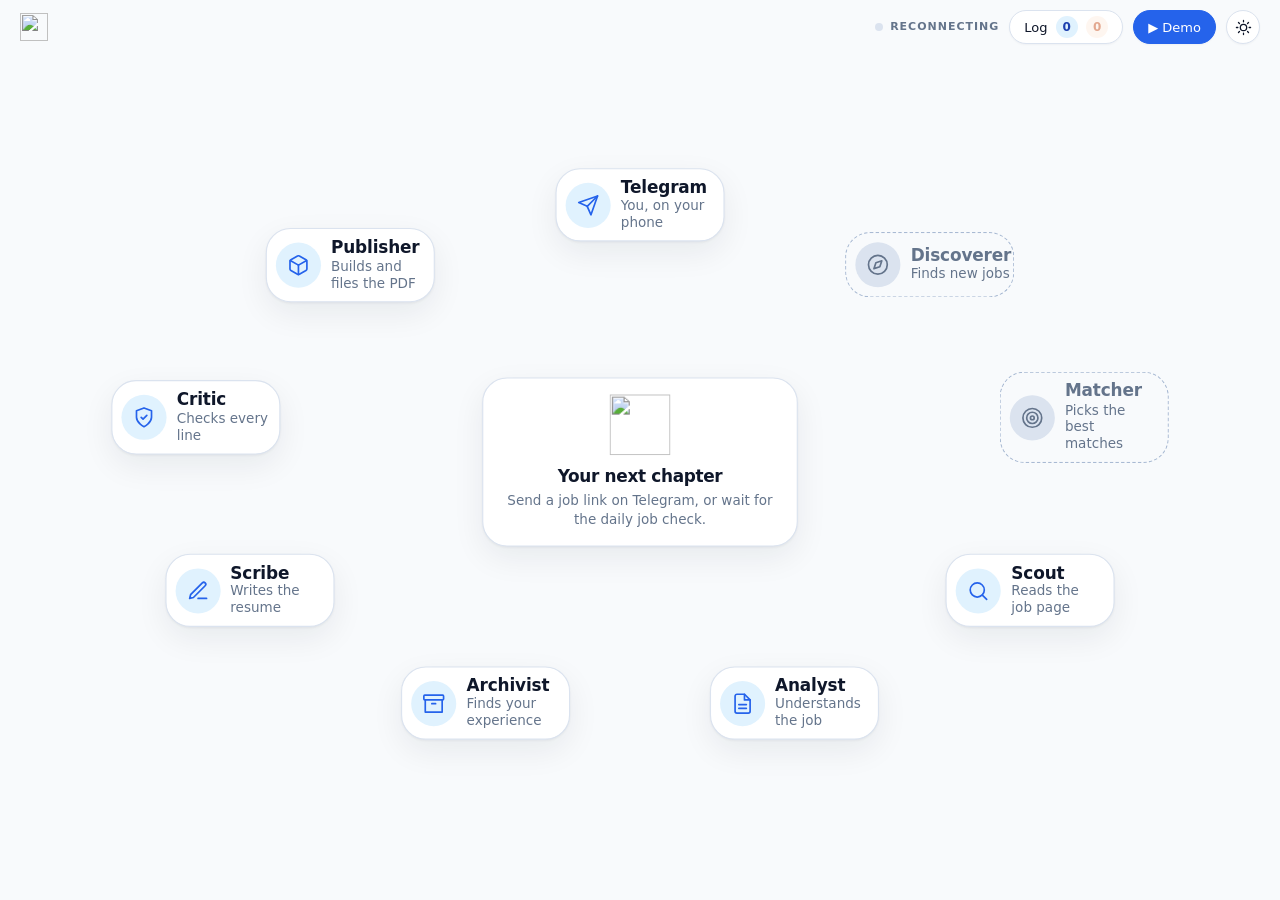
==== commit 10395f0f: "Dashboard: fixed speech bubble that never covers arrows, arrows route around the middle card, remove" ====
--- a/bot/dashboard/static/index.html
+++ b/bot/dashboard/static/index.html
@@ -114,10 +114,6 @@
 .actor.dormant .nm, .actor.dormant .rl { color: var(--muted); }
 .actor.dormant .bdg { display: none; }
 .room.compact .actor.dormant { border: 0; } .room.compact .actor.dormant .av { background: transparent; border: 1.5px dashed var(--edge); box-shadow: none; }
-.actor .ai { position: absolute; right: 10px; bottom: -8px; padding: 1px 7px; border-radius: 999px; font-size: 9.5px; font-weight: 700; letter-spacing: .05em; background: var(--sky); color: var(--indigo); border: 1px solid var(--card); }
-:root[data-theme="dark"] .actor .ai { color: #BFDBFE; }
-.actor .ai.code { background: var(--line); color: var(--muted); } .actor.dormant .ai { opacity: .6; }
-.room.compact .actor .ai { right: auto; left: 50%; transform: translateX(-50%); bottom: 12px; display: none; }
 @keyframes breathe { 50% { transform: scale(1.07); } }
 @keyframes recv { 0% { box-shadow: 0 0 0 0 var(--glow); } 40% { box-shadow: 0 0 0 10px var(--glow); } 100% { box-shadow: var(--shadow); } }
 .room.compact .actor { flex-direction: column; gap: 5px; padding: 0; border: 0; background: transparent; box-shadow: none; border-radius: 0; text-align: center; }
@@ -132,7 +128,7 @@
 .room.compact .table { padding: 6%; } .room.compact .table .role { font-size: 15px; } .room.compact .table .company { font-size: 12.5px; }
 .room.compact .table h2 { font-size: 14px; } .room.compact .table .sub, .room.compact .table .step { font-size: 11.5px; } .room.compact .table .mark { width: 42px; height: 42px; }
 
-.callout { position: absolute; z-index: 6; width: 244px; padding: 11px 14px 12px; border-radius: 16px; background: var(--card); border: 1px solid var(--line);
+.callout { position: absolute; z-index: 6; width: 380px; padding: 11px 14px 12px; border-radius: 16px; background: var(--card); border: 1px solid var(--line);
   box-shadow: var(--shadow); opacity: 0; transform: translateY(4px); transition: opacity .25s, transform .25s; pointer-events: none; }
 .callout.show { opacity: 1; transform: none; }
 .callout .who { color: var(--blue); margin-bottom: 3px; }
@@ -298,7 +294,7 @@
   Object.assign(L, { W, H, cx, cy, cw, ch, compact, pos: {}, side: SIDE });
   const at = deg => ({ x: cx + rx * Math.cos(deg * Math.PI / 180), y: cy + ry * Math.sin(deg * Math.PI / 180) });
   RING.forEach((id, i) => { const q = at(-90 + i * 360 / N); L.pos[id] = { x: q.x, y: q.y, w: cw, h: ch, rect: { x: q.x - cw / 2, y: q.y - ch / 2, w: cw, h: ch } }; });
-  L.table = compact ? { x: cx, y: cy, w: 196, h: 150 } : { x: cx, y: cy, w: 280, h: 150 };
+  L.table = compact ? { x: cx, y: cy, w: 176, h: 140 } : { x: cx, y: cy, w: 280, h: 150 };
   layer.setAttribute("viewBox", `0 0 ${W} ${H}`);
   place();
 }
@@ -307,7 +303,7 @@
 function buildActors() {
   ACTORS.forEach(a => {
     const d = html("div", "actor idle"); d.id = "a-" + a.id; d.setAttribute("aria-label", `${a.name}: ${a.role}`);
-    d.innerHTML = `<div class="av"><svg viewBox="0 0 24 24">${ICONS[a.id]}</svg><span class="bdg"></span></div><div><div class="nm"></div><div class="rl"></div></div><span class="ai code">Code</span>`;
+    d.innerHTML = `<div class="av"><svg viewBox="0 0 24 24">${ICONS[a.id]}</svg><span class="bdg"></span></div><div><div class="nm"></div><div class="rl"></div></div>`;
     d.querySelector(".nm").textContent = a.name; d.querySelector(".rl").textContent = a.role;
     actorsEl.appendChild(d);
   });
@@ -316,13 +312,6 @@
 /* the two overnight agents are asleep (grey, dotted outline) unless a daily check is running; everyone else is always ready */
 const OVERNIGHT = ["discoverer", "matcher"];
 function syncDormant() { const on = !!(S.scan && !S.final && !S.failed); OVERNIGHT.forEach(id => { const d = $("#a-" + id); if (d) d.classList.toggle("dormant", !on); }); }
-/* which AI model each agent uses (from the server), shown as a tag on the card and in what the agent says */
-let MODELS = {};
-function showModels() {
-  ACTORS.forEach(a => { const t = $("#a-" + a.id + " .ai"); if (!t) return; const m = MODELS[a.id];
-    t.textContent = m ? "AI" : "Code"; t.classList.toggle("code", !m); t.title = m ? "Uses " + m : "Plain code, no AI model"; });
-}
-fetch("/api/models").then(r => r.ok ? r.json() : {}).then(m => { MODELS = m || {}; showModels(); placeCallout(); }).catch(() => {});
 function place() {
   ACTORS.forEach(a => { const d = $("#a-" + a.id), p = L.pos[a.id]; if (!p) return; d.style.left = p.x + "px"; d.style.top = p.y + "px"; d.style.width = L.compact ? "" : L.cw + "px"; });
   Object.assign(tableEl.style, { left: L.table.x + "px", top: L.table.y + "px", width: L.table.w + "px", height: L.table.h + "px" });
@@ -345,7 +334,10 @@
   } else {             // across the ring: bow away from the card in the middle; the answer nests inside the question
     const cdx = a < b ? dx : -dx, cdy = a < b ? dy : -dy, cl = Math.hypot(cdx, cdy) || 1, cnx = -cdy / cl, cny = cdx / cl;
     const away = s => Math.hypot(mid.x + cnx * s * 40 - L.cx, mid.y + cny * s * 40 - L.cy);
-    sign = (away(1) >= away(-1) ? 1 : -1) * (a < b ? 1 : -1); bulge = (a < b ? 0.3 : 0.18) * len;
+    sign = (away(1) >= away(-1) ? 1 : -1) * (a < b ? 1 : -1);
+    const T = L.table, hits = c => { for (let i = 1; i < 40; i++) { const q = quad(p0, c, p2, i / 40); if (Math.abs(q.x - T.x) < T.w / 2 + 16 && Math.abs(q.y - T.y) < T.h / 2 + 16) return true; } return false; };
+    bulge = (a < b ? 0.3 : 0.18) * len;   // the answer nests inside the question; both are pushed out until they clear the card in the middle
+    for (let f = bulge; f <= 0.75 * len; f += 0.04 * len) { bulge = f; if (!hits({ x: mid.x + nx * f * sign, y: mid.y + ny * f * sign })) break; }
   }
   const c = { x: mid.x + nx * bulge * sign, y: mid.y + ny * bulge * sign };
   let t0 = 0, t1 = 1;
@@ -423,20 +415,15 @@
 }
 function placeCallout() {
   const c = callout; if (!S.say) { c.classList.remove("show"); return; }
-  const p = L.pos[S.say.id]; if (!p) return;
-  c.querySelector(".who").textContent = S.say.id === "you" ? "Telegram · you" : NAME[S.say.id] + (MODELS[S.say.id] ? " · " + MODELS[S.say.id].split(" + ")[0].replace(/ \(embeddings\)/, "") : "");
+  if (!L.pos[S.say.id]) return;
+  c.querySelector(".who").textContent = S.say.id === "you" ? "Telegram · you" : NAME[S.say.id];
   c.querySelector(".say").textContent = S.say.text;
   c.classList.toggle("coral", S.say.tone === "coral");
-  const pad = 10;
-  c.style.width = L.compact ? (L.W - 2 * pad) + "px" : "";
-  const w = c.offsetWidth || 244, h = c.offsetHeight || 70;
-  const side = L.compact ? "dock" : (L.side[S.say.id] || "below");   // the top seat has no room above it; phones dock it at the bottom
-  let left, top;
-  if (side === "dock") { left = pad; top = L.H - h - 14; }
-  else if (side === "left") { left = Math.max(pad, p.x - p.w / 2 - 16 - w); top = Math.max(pad, p.y - h / 2); c.style.setProperty("--ttop", (p.y - top) + "px"); }
-  else { left = Math.max(pad, Math.min(L.W - w - pad, p.x - w / 2)); top = side === "above" ? p.y - p.h / 2 - h - 13 : p.y + p.h / 2 + 13; c.style.setProperty("--tail", Math.max(20, Math.min(w - 20, p.x - left)) + "px"); }
-  c.style.left = left + "px"; c.style.top = top + "px";
-  c.classList.toggle("dock", side === "dock"); c.classList.toggle("left", side === "left"); c.classList.toggle("above", side === "above"); c.classList.toggle("below", side === "below"); c.classList.add("show");
+  const pad = 10, w = L.compact ? L.W - 2 * pad : 380;
+  c.style.width = w + "px";
+  const h = c.offsetHeight || 70;
+  c.style.left = Math.round((L.W - w) / 2) + "px"; c.style.top = (L.H - h - 10) + "px";
+  c.classList.add("dock", "show");
 }
 const pctText = (n) => Math.round(n) + "%";
 function renderTable() {
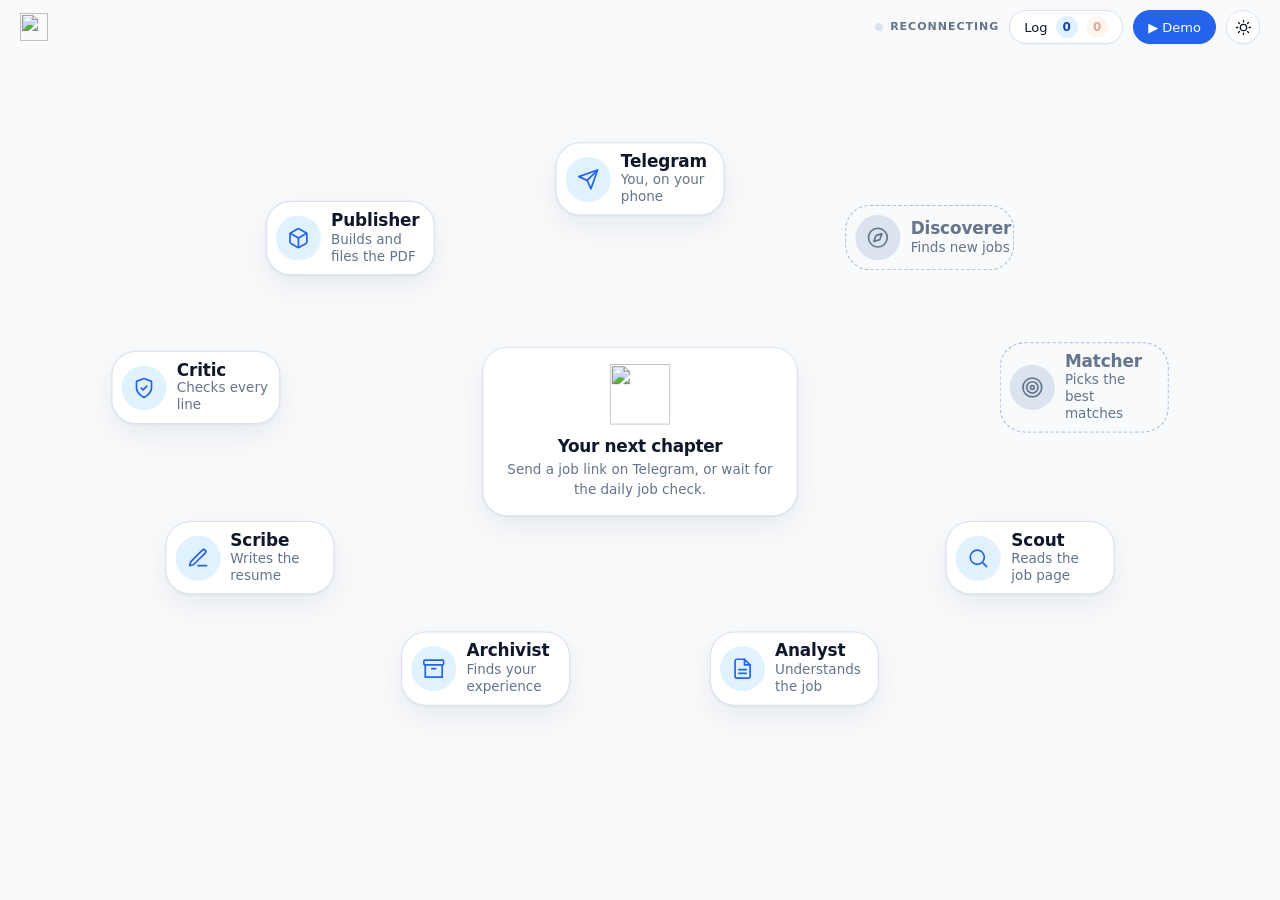
==== commit 2ae68bed: "Dashboard: separate question and answer arrows, more room above the speech bubble Co-Authored-By: Cl" ====
--- a/bot/dashboard/static/index.html
+++ b/bot/dashboard/static/index.html
@@ -128,7 +128,7 @@
 .room.compact .table { padding: 6%; } .room.compact .table .role { font-size: 15px; } .room.compact .table .company { font-size: 12.5px; }
 .room.compact .table h2 { font-size: 14px; } .room.compact .table .sub, .room.compact .table .step { font-size: 11.5px; } .room.compact .table .mark { width: 42px; height: 42px; }
 
-.callout { position: absolute; z-index: 6; width: 380px; padding: 11px 14px 12px; border-radius: 16px; background: var(--card); border: 1px solid var(--line);
+.callout { position: absolute; z-index: 6; width: 460px; padding: 11px 14px 12px; border-radius: 16px; background: var(--card); border: 1px solid var(--line);
   box-shadow: var(--shadow); opacity: 0; transform: translateY(4px); transition: opacity .25s, transform .25s; pointer-events: none; }
 .callout.show { opacity: 1; transform: none; }
 .callout .who { color: var(--blue); margin-bottom: 3px; }
@@ -285,16 +285,16 @@
 function layout() {
   // The scene is drawn at one fixed size and scaled to fit the window, so nothing ever scrolls.
   const RW = room.clientWidth, RH = room.clientHeight, compact = RW < 760;
-  const W = compact ? 400 : 1100, H = compact ? 840 : 660, k = Math.max(0.2, Math.min(RW / W, RH / H, 1.6));
+  const W = compact ? 400 : 1100, H = compact ? 840 : 650, k = Math.max(0.2, Math.min(RW / W, RH / H, 1.6));
   stage.style.width = W + "px"; stage.style.height = H + "px";
   stage.style.transform = `translate(${((RW - W * k) / 2).toFixed(1)}px, ${((RH - H * k) / 2).toFixed(1)}px) scale(${k.toFixed(4)})`;
   room.classList.toggle("compact", compact);
   const cw = compact ? 72 : 150, ch = compact ? 76 : 58;
-  const cx = W / 2, cy = compact ? 415 : 322, rx = compact ? 150 : 400, ry = compact ? 300 : 228;
+  const cx = W / 2, cy = compact ? 415 : 290, rx = compact ? 150 : 400, ry = compact ? 300 : 224;
   Object.assign(L, { W, H, cx, cy, cw, ch, compact, pos: {}, side: SIDE });
   const at = deg => ({ x: cx + rx * Math.cos(deg * Math.PI / 180), y: cy + ry * Math.sin(deg * Math.PI / 180) });
   RING.forEach((id, i) => { const q = at(-90 + i * 360 / N); L.pos[id] = { x: q.x, y: q.y, w: cw, h: ch, rect: { x: q.x - cw / 2, y: q.y - ch / 2, w: cw, h: ch } }; });
-  L.table = compact ? { x: cx, y: cy, w: 176, h: 140 } : { x: cx, y: cy, w: 280, h: 150 };
+  L.table = compact ? { x: cx, y: cy, w: 186, h: 168 } : { x: cx, y: cy, w: 280, h: 150 };
   layer.setAttribute("viewBox", `0 0 ${W} ${H}`);
   place();
 }
@@ -336,8 +336,11 @@
     const away = s => Math.hypot(mid.x + cnx * s * 40 - L.cx, mid.y + cny * s * 40 - L.cy);
     sign = (away(1) >= away(-1) ? 1 : -1) * (a < b ? 1 : -1);
     const T = L.table, hits = c => { for (let i = 1; i < 40; i++) { const q = quad(p0, c, p2, i / 40); if (Math.abs(q.x - T.x) < T.w / 2 + 16 && Math.abs(q.y - T.y) < T.h / 2 + 16) return true; } return false; };
-    bulge = (a < b ? 0.3 : 0.18) * len;   // the answer nests inside the question; both are pushed out until they clear the card in the middle
-    for (let f = bulge; f <= 0.75 * len; f += 0.04 * len) { bulge = f; if (!hits({ x: mid.x + nx * f * sign, y: mid.y + ny * f * sign })) break; }
+    // The inner arrow is pushed out until it clears the card in the middle; the other one runs a clear gap outside it,
+    // so a question and its answer are always two separate lines.
+    let inner = 0.16 * len;
+    for (let f = inner; f <= 0.6 * len; f += 0.04 * len) { inner = f; if (!hits({ x: mid.x + nx * f * sign, y: mid.y + ny * f * sign })) break; }
+    bulge = a < b ? inner + Math.max(0.12 * len, 44) : inner;
   }
   const c = { x: mid.x + nx * bulge * sign, y: mid.y + ny * bulge * sign };
   let t0 = 0, t1 = 1;
@@ -419,7 +422,7 @@
   c.querySelector(".who").textContent = S.say.id === "you" ? "Telegram · you" : NAME[S.say.id];
   c.querySelector(".say").textContent = S.say.text;
   c.classList.toggle("coral", S.say.tone === "coral");
-  const pad = 10, w = L.compact ? L.W - 2 * pad : 380;
+  const pad = 10, w = L.compact ? L.W - 2 * pad : 460;
   c.style.width = w + "px";
   const h = c.offsetHeight || 70;
   c.style.left = Math.round((L.W - w) / 2) + "px"; c.style.top = (L.H - h - 10) + "px";
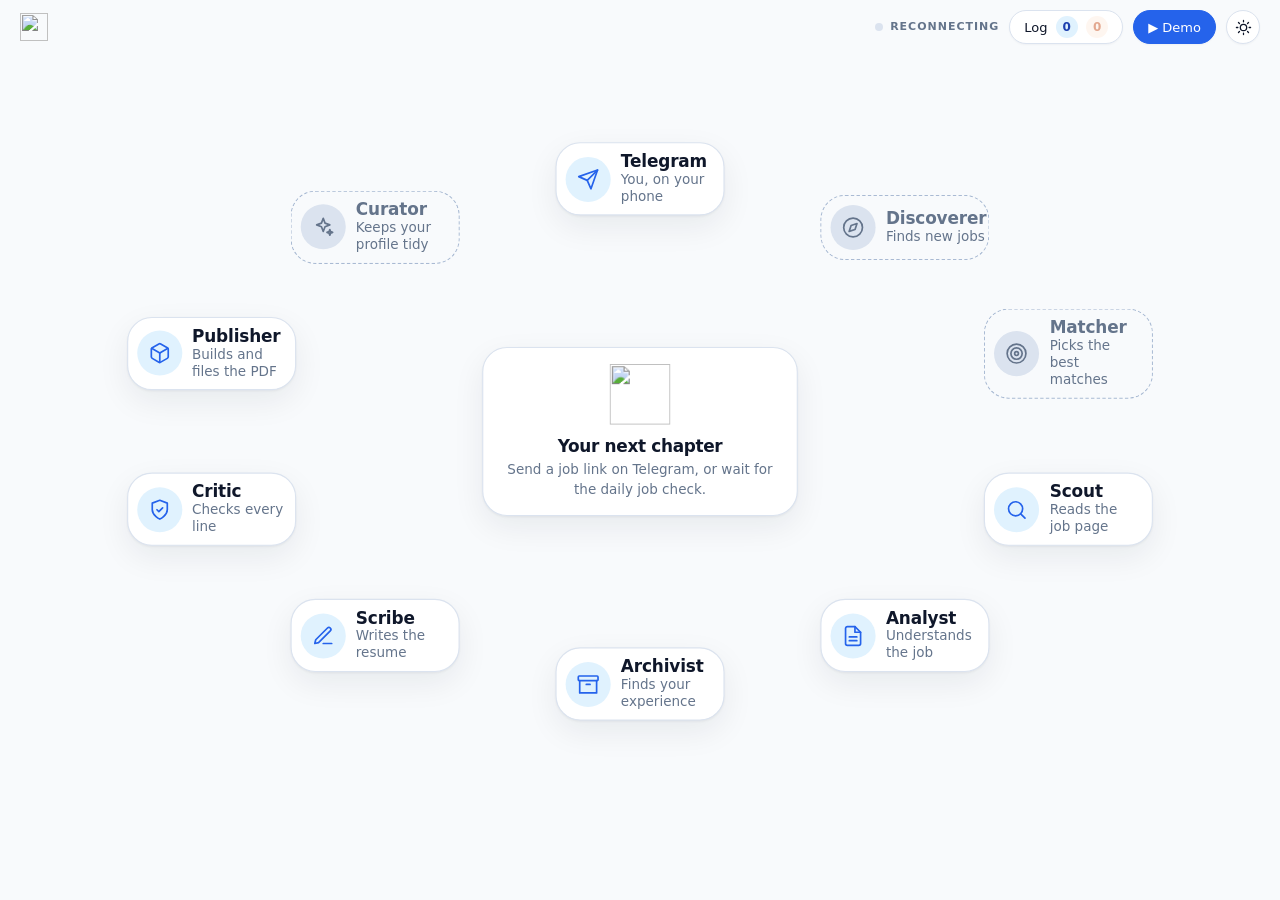
==== commit f121c9d7: "Curator: suggest removing bullet points that aren't needed; Curator seat on the dashboard (its own t" ====
--- a/bot/dashboard/static/index.html
+++ b/bot/dashboard/static/index.html
@@ -203,6 +203,7 @@
       <button data-s="blocked" role="menuitem">A blocked page<small>The Scout finds another way in</small></button>
       <button data-s="paste" role="menuitem">Nothing works<small>The Scout asks you to paste the text</small></button>
       <button data-s="scan" role="menuitem">The daily job check<small>New jobs found and matched overnight</small></button>
+      <button data-s="tidy" role="menuitem">A tidy-up<small>The Curator cleans up and updates your profile</small></button>
     </div>
   </div>
   <button class="pill iconbtn" id="themeBtn" aria-label="Switch light or dark">
@@ -252,6 +253,7 @@
   critic: '<path d="M12 22s8-4 8-10V5l-8-3-8 3v7c0 6 8 10 8 10z"/><polyline points="9 12 11 14 15 10"/>',
   discoverer: '<circle cx="12" cy="12" r="10"/><polygon points="16.2 7.8 14.1 14.1 7.8 16.2 9.9 9.9 16.2 7.8"/>',
   matcher: '<circle cx="12" cy="12" r="10"/><circle cx="12" cy="12" r="6"/><circle cx="12" cy="12" r="2"/>',
+  curator: '<path d="M12 3l1.9 5.1L19 10l-5.1 1.9L12 17l-1.9-5.1L5 10l5.1-1.9z"/><path d="M19 15l.8 2.2L22 18l-2.2.8L19 21l-.8-2.2L16 18l2.2-.8z"/>',
   publisher: '<path d="M21 16V8a2 2 0 0 0-1-1.7l-7-4a2 2 0 0 0-2 0l-7 4A2 2 0 0 0 3 8v8a2 2 0 0 0 1 1.7l7 4a2 2 0 0 0 2 0l7-4A2 2 0 0 0 21 16z"/><polyline points="3.3 7 12 12 20.7 7"/><line x1="12" y1="22" x2="12" y2="12"/>',
 };
 const ACTORS = [
@@ -264,8 +266,9 @@
   { id: "publisher", name: "Publisher", role: "Builds and files the PDF" },
   { id: "discoverer", name: "Discoverer", role: "Finds new jobs" },
   { id: "matcher", name: "Matcher", role: "Picks the best matches" },
+  { id: "curator", name: "Curator", role: "Keeps your profile tidy" },
 ];
-const RING = ["you", "discoverer", "matcher", "scout", "analyst", "archivist", "scribe", "critic", "publisher"];   // clockwise from the top
+const RING = ["you", "discoverer", "matcher", "scout", "analyst", "archivist", "scribe", "critic", "publisher", "curator"];   // clockwise from the top
 const PIPE = ["scout", "analyst", "archivist", "scribe", "critic", "publisher"], N = RING.length, IDX = Object.fromEntries(RING.map((id, i) => [id, i]));
 const NAME = Object.fromEntries(ACTORS.map(a => [a.id, a.name]));
 const room = $("#room"), stage = $("#stage"), layer = $("#layer"), tableEl = $("#table"), actorsEl = $("#actors"), callout = $("#callout");
@@ -274,14 +277,14 @@
 let S, animate = true;
 function fresh(runId = null, ts = 0) {
   return { run: runId, t0: ts, url: "", actors: Object.fromEntries(ACTORS.map(a => [a.id, { state: "idle" }])), edges: {}, hot: null,
-    scan: null, jobs: { i: 0, n: 0, done: 0, failed: 0 }, found: 0, kept: 0, top: null,
+    scan: null, tidy: null, jobs: { i: 0, n: 0, done: 0, failed: 0 }, found: 0, kept: 0, top: null,
     log: [], ok: 0, bad: 0, job: {}, stack: 0, reqs: 0, facts: 0, covered: 0, missing: 0, scores: [], blocked: 0, lastUnsupported: 0, say: null, final: null, failed: null };
 }
 S = fresh();
 
 /* ------------------------------------------------------------ layout */
 const L = { W: 0, H: 0, cx: 0, cy: 0, cw: 0, ch: 0, compact: false, pos: {}, side: {} };
-const SIDE = { you: "below", discoverer: "above", matcher: "above", scout: "below", analyst: "below", archivist: "below", scribe: "below", critic: "below", publisher: "above" };
+const SIDE = { you: "below", discoverer: "above", matcher: "above", scout: "below", analyst: "below", archivist: "below", scribe: "below", critic: "below", publisher: "above", curator: "above" };
 function layout() {
   // The scene is drawn at one fixed size and scaled to fit the window, so nothing ever scrolls.
   const RW = room.clientWidth, RH = room.clientHeight, compact = RW < 760;
@@ -310,8 +313,13 @@
   syncDormant();
 }
 /* the two overnight agents are asleep (grey, dotted outline) unless a daily check is running; everyone else is always ready */
+/* agents that only work on their own runs (the daily check, the tidy-up) are grey and dotted the rest of the time */
 const OVERNIGHT = ["discoverer", "matcher"];
-function syncDormant() { const on = !!(S.scan && !S.final && !S.failed); OVERNIGHT.forEach(id => { const d = $("#a-" + id); if (d) d.classList.toggle("dormant", !on); }); }
+function syncDormant() {
+  const live = !S.final && !S.failed;
+  OVERNIGHT.forEach(id => { const d = $("#a-" + id); if (d) d.classList.toggle("dormant", !(S.scan && live)); });
+  const c = $("#a-curator"); if (c) c.classList.toggle("dormant", !(S.tidy && live));
+}
 function place() {
   ACTORS.forEach(a => { const d = $("#a-" + a.id), p = L.pos[a.id]; if (!p) return; d.style.left = p.x + "px"; d.style.top = p.y + "px"; d.style.width = L.compact ? "" : L.cw + "px"; });
   Object.assign(tableEl.style, { left: L.table.x + "px", top: L.table.y + "px", width: L.table.w + "px", height: L.table.h + "px" });
@@ -439,6 +447,16 @@
     add("h2", "", "Your next chapter"); add("p", "sub", "Send a job link on Telegram, or wait for the daily job check.");
     return;
   }
+  if (S.tidy && !S.failed) {
+    const t = S.tidy, chips = html("div", "chips");
+    add("div", "lbl label", S.final ? "Tidy-up done" : "Tidying up");
+    add("div", "role", S.final ? `${S.final.suggestions || 0} suggestion${S.final.suggestions === 1 ? "" : "s"}` : (t.reviewing ? "Reviewing bullet points" : "Checking your profile"));
+    inner.appendChild(chips);
+    if (t.fixed) chips.appendChild(html("span", "chip", `${t.fixed} fixed`));
+    if (t.added.length) chips.appendChild(html("span", "chip", `${t.added.length} from GitHub`));
+    if (S.final && S.final.suggestions) chips.appendChild(html("span", "chip coral", "review in Telegram"));
+    return;
+  }
   if (S.scan && !S.failed) {
     const chips = html("div", "chips"), j = S.jobs;
     if (S.final) {
@@ -516,11 +534,19 @@
 /* ------------------------------------------------------------ events -> scene */
 function runEvent(ev) {
   const d = ev.data || {};
+  if (d.state === "started" && d.mode === "tidy") {
+    S = fresh(ev.run_id, ev.ts); S.tidy = { trigger: d.trigger || "", fixed: 0, suggestions: 0, added: [] }; callout.classList.remove("show");
+    ACTORS.forEach(a => setState(a.id, "idle")); drawBase(); drawEdges(); renderTable();
+    addLog(ev, "ok", "Tidy-up", d.trigger === "weekly" ? "The weekly tidy-up started" : d.trigger === "import" ? "Tidying what you just imported" : "You asked for a tidy-up");
+    if (d.trigger !== "weekly") { setState("you", "done"); sendPacket("you", "curator", "Tidy up"); }
+    say("curator", "I'm checking your saved experience.", "");
+    return;
+  }
   if (d.state === "started" && d.mode === "scan") {
     S = fresh(ev.run_id, ev.ts); S.scan = { trigger: d.trigger || "" }; callout.classList.remove("show");
     ACTORS.forEach(a => setState(a.id, "idle")); drawBase(); drawEdges(); renderTable();
     addLog(ev, "ok", "Daily job check", d.trigger === "manual" ? "You asked for a check" : "The daily check started");
-    say("discoverer", "Good morning. I'm checking your job pages.", "");
+    say("discoverer", "I'm checking your job pages.", "");
     return;
   }
   if (d.state === "started") {
@@ -549,9 +575,17 @@
     S.jobs.failed++; addLog(ev, "bad", "Result", "One match couldn't be tailored", d.error || ""); say("you", "I couldn't finish one of the resumes. Details are in your chat.", "coral"); renderTable(); setProgress();
     return;
   }
+  if (d.state === "finished" && d.tidy) {
+    S.final = d; addLog(ev, "ok", "Tidy-up", `Done: ${d.fixed || 0} fixed automatically, ${d.suggestions || 0} suggestions`);
+    setState("you", d.suggestions ? "asking" : "done");
+    sendPacket("curator", "you", d.suggestions ? `${d.suggestions} suggestions` : "All tidy");
+    say("you", d.suggestions ? "Review the suggestions in Telegram: ✅ to apply, ✕ to skip." : "Everything looks tidy.", d.suggestions ? "coral" : "");
+    renderTable(); setProgress();
+    return;
+  }
   if (d.state === "finished" && d.scan) {
     S.final = d; addLog(ev, "ok", "Daily job check", `Done: ${d.found || 0} new jobs, ${d.shortlisted || 0} picked, ${d.tailored || 0} resumes written`, d.note || "");
-    setState("you", "done"); say("you", d.note ? d.note : "Your morning summary is in your chat.", ""); renderTable(); setProgress();
+    setState("you", "done"); say("you", d.note ? d.note : "Your summary is in your chat.", ""); renderTable(); setProgress();
     return;
   }
   if (d.state === "finished") {
@@ -582,6 +616,11 @@
   if (a === "analyst" && k === "done") { S.job.company = d.company || S.job.company; S.job.role = d.role || S.job.role; S.stack = (d.core_tech_stack || []).length; S.reqs = (d.hard_requirements || []).length; }
   if (a === "archivist" && k === "done") { S.facts = (d.facts || []).length; S.covered = (d.covered || []).length; S.missing = (d.missing || []).length; }
   if (a === "discoverer" && k === "done") S.found = d.found || 0;
+  if (a === "curator" && S.tidy) {
+    if (d.fixed && k === "progress") S.tidy.fixed = d.fixed;
+    if (d.github_added) S.tidy.added.push(d.github_added);
+    if (d.reviewing) S.tidy.reviewing = d.reviewing;
+  }
   if (a === "matcher" && k === "done") { S.kept = d.kept || 0; S.top = d.top; }
   if (a === "critic" && k === "done") { S.scores.push(d.score); S.lastUnsupported = (d.unsupported || []).length; S.blocked += S.lastUnsupported; }
 
@@ -614,8 +653,10 @@
     if (d.status === "failed") status = "bad";   // the sentence already carries the reason
     else if (d.status === "ok") status = d.attempt > 1 ? "ok" : "info";
   }
+  if (a === "publisher" && d.fit === "fail") status = "bad";
   if (a === "publisher" && d.repair_attempt) { status = "bad"; why = d.error ? "The compiler said: " + String(d.error).trim().slice(-160) : ""; }
   if (a === "publisher" && (ev.message === "PDF compiled" || /^Uploaded/.test(ev.message))) status = "ok";
+  if (a === "curator" && (d.github_added || d.fixed)) status = "ok";
   if (a === "critic" && k === "done") {
     status = d.unsupported && d.unsupported.length ? "bad" : "ok";
     if (status === "bad") { const q = /"([^"]{5,})"/.exec(d.unsupported[0] || ""); why = q ? `“${q[1]}” isn't in your real experience, so it was sent back to be fixed.` : ""; }
